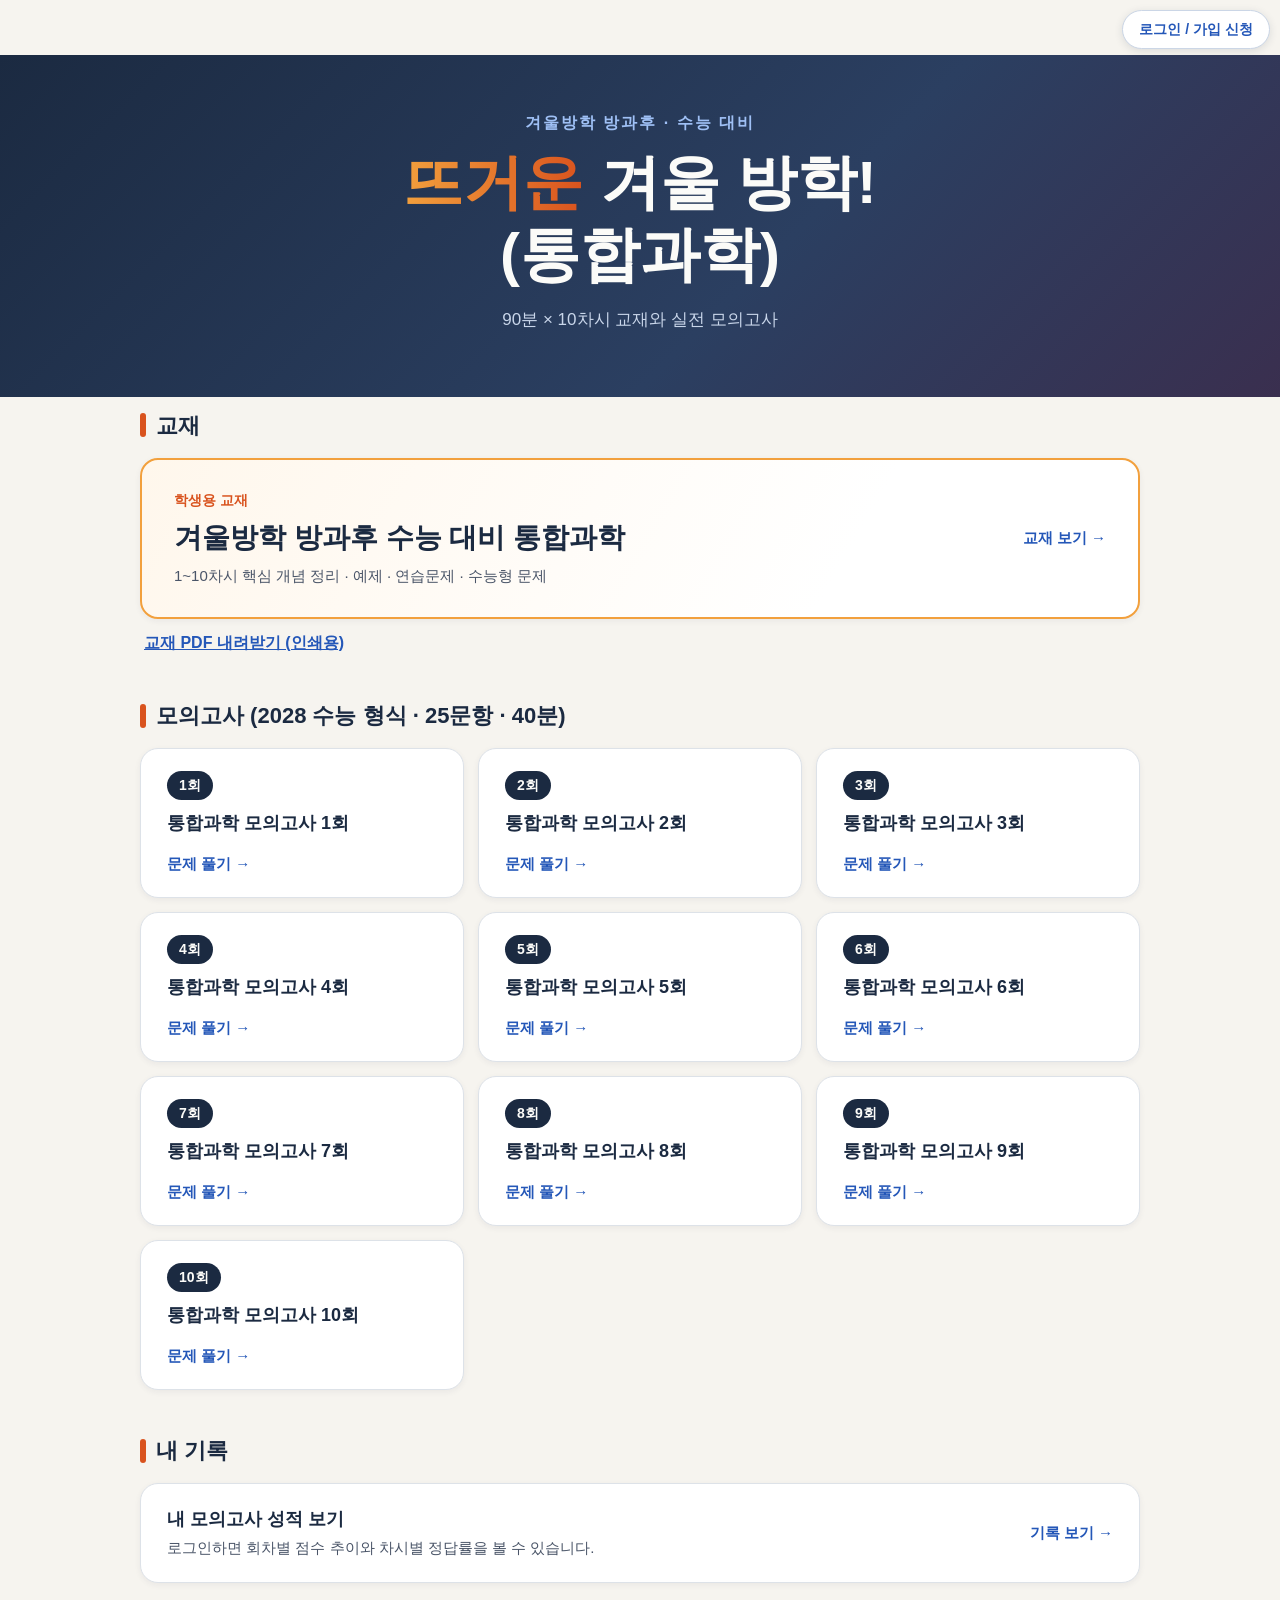
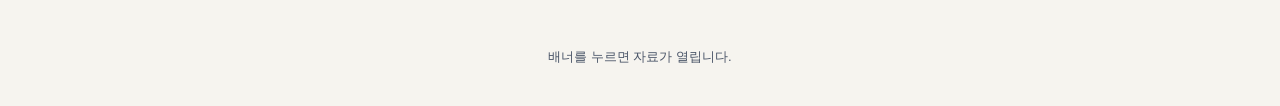
==== index.html @ 4a1116a0 "뜨거운 겨울 방학! 통합과학 — 교재·모의고사(암호화, 승인된 학생만 열람) Co-Authored-By: Claude Opus 5.5 <noreply@anthropic.com> C" ====
<!DOCTYPE html>
<html lang="ko">
<head>
<meta charset="utf-8">
<meta name="viewport" content="width=device-width, initial-scale=1">
<title>뜨거운 겨울 방학! (통합과학)</title>
<style>
  :root {
    --navy: #1B2A41;
    --ink: #1B2A41;
    --soft: #4A5568;
    --bg: #F6F4EF;
    --card: #FFFFFF;
    --line: #DDE2E8;
    --blue: #2457B8;
    --fire: #D9531E;
    --fire2: #F2A03D;
  }
  * { box-sizing: border-box; }
  body {
    margin: 0;
    background: var(--bg);
    color: var(--ink);
    font-family: "Malgun Gothic", "맑은 고딕", "Apple SD Gothic Neo", "Noto Sans KR", sans-serif;
    line-height: 1.5;
  }
  header {
    background: linear-gradient(135deg, #1B2A41 0%, #2B3F61 60%, #3A2F4F 100%);
    color: #FBFBF8;
    padding: 56px 24px 64px;
    text-align: center;
  }
  header .eyebrow { font-size: 16px; font-weight: 700; color: #9FC0F5; letter-spacing: 2px; margin: 0 0 12px; }
  header h1 { font-size: clamp(34px, 6vw, 60px); font-weight: 900; margin: 0; line-height: 1.2; }
  header h1 .fire {
    background: linear-gradient(90deg, var(--fire2), var(--fire));
    -webkit-background-clip: text; background-clip: text; color: transparent;
  }
  header p.sub { font-size: 17px; color: #C9D6EA; margin: 16px 0 0; }
  main { max-width: 1040px; margin: -32px auto 0; padding: 0 20px 64px; }
  h2 { font-size: 22px; font-weight: 800; margin: 44px 0 16px; display: flex; align-items: center; gap: 10px; }
  h2::before { content: ""; width: 6px; height: 24px; border-radius: 3px; background: var(--fire); }
  a.banner {
    display: flex; align-items: center; justify-content: space-between; gap: 20px;
    text-decoration: none; color: inherit;
    background: var(--card); border: 1px solid var(--line); border-radius: 18px;
    padding: 22px 26px;
    box-shadow: 0 2px 6px rgba(27, 42, 65, 0.06);
    transition: transform 0.15s ease, box-shadow 0.15s ease, border-color 0.15s ease;
  }
  a.banner:hover, a.banner:focus-visible {
    transform: translateY(-3px);
    box-shadow: 0 10px 24px rgba(27, 42, 65, 0.14);
    border-color: var(--blue);
    outline: none;
  }
  a.banner .go { font-size: 15px; font-weight: 700; color: var(--blue); white-space: nowrap; }
  a.book {
    background: linear-gradient(120deg, #FFF7EC 0%, #FFFFFF 70%);
    border: 2px solid var(--fire2);
    padding: 30px 32px;
  }
  a.book .label { font-size: 14px; font-weight: 700; color: var(--fire); margin: 0 0 6px; }
  a.book .title { font-size: clamp(22px, 3.2vw, 28px); font-weight: 900; margin: 0; }
  a.book .desc { font-size: 15px; color: var(--soft); margin: 6px 0 0; }
  .grid { display: grid; grid-template-columns: repeat(auto-fill, minmax(300px, 1fr)); gap: 14px; }
  .grid a.banner { align-items: flex-start; flex-direction: column; gap: 10px; min-height: 150px; }
  .num {
    display: inline-block; font-size: 14px; font-weight: 800; color: #FBFBF8;
    background: var(--navy); border-radius: 999px; padding: 4px 12px;
  }
  .grid .title { font-size: 18px; font-weight: 700; margin: 0; flex: 1; }
  footer { text-align: center; font-size: 13px; color: var(--soft); padding: 0 20px 40px; }
  .grid .banner { min-height: 120px; }
  div.banner.soon { display:flex; flex-direction:column; align-items:flex-start; gap:10px; background:#F1F2F4; border:1px dashed #C8CED8; border-radius:18px; padding:22px 26px; color:#6B7280; }
  div.banner.soon .num { background:#9AA3B2; }
  div.banner.soon .go { color:#8A94A3; font-weight:700; font-size:15px; }
  p.pdf { margin: 12px 4px 0; } p.pdf a { color: var(--blue); font-weight: 700; }
</style>
<link rel="stylesheet" href="assets/app.css">
</head>
<body data-page="hub" data-root="">
<header>
  <p class="eyebrow">겨울방학 방과후 · 수능 대비</p>
  <h1><span class="fire">뜨거운</span> 겨울 방학!<br>(통합과학)</h1>
  <p class="sub">90분 × 10차시 교재와 실전 모의고사</p>
</header>
<main>
  <h2>교재</h2>
  <a class="banner book" href="textbook/">
    <div>
      <p class="label">학생용 교재</p>
      <p class="title">겨울방학 방과후 수능 대비 통합과학</p>
      <p class="desc">1~10차시 핵심 개념 정리 · 예제 · 연습문제 · 수능형 문제</p>
    </div>
    <span class="go">교재 보기 →</span>
  </a>
  <p class="pdf"><a href="textbook/?pdf=1" download>교재 PDF 내려받기 (인쇄용)</a></p>

  <h2>모의고사 (2028 수능 형식 · 25문항 · 40분)</h2>
  <div class="grid">
    <a class="banner" href="mock/01/"><span class="num">1회</span><p class="title">통합과학 모의고사 1회</p><span class="go">문제 풀기 →</span></a>
    <a class="banner" href="mock/02/"><span class="num">2회</span><p class="title">통합과학 모의고사 2회</p><span class="go">문제 풀기 →</span></a>
    <a class="banner" href="mock/03/"><span class="num">3회</span><p class="title">통합과학 모의고사 3회</p><span class="go">문제 풀기 →</span></a>
    <a class="banner" href="mock/04/"><span class="num">4회</span><p class="title">통합과학 모의고사 4회</p><span class="go">문제 풀기 →</span></a>
    <a class="banner" href="mock/05/"><span class="num">5회</span><p class="title">통합과학 모의고사 5회</p><span class="go">문제 풀기 →</span></a>
    <a class="banner" href="mock/06/"><span class="num">6회</span><p class="title">통합과학 모의고사 6회</p><span class="go">문제 풀기 →</span></a>
    <a class="banner" href="mock/07/"><span class="num">7회</span><p class="title">통합과학 모의고사 7회</p><span class="go">문제 풀기 →</span></a>
    <a class="banner" href="mock/08/"><span class="num">8회</span><p class="title">통합과학 모의고사 8회</p><span class="go">문제 풀기 →</span></a>
    <a class="banner" href="mock/09/"><span class="num">9회</span><p class="title">통합과학 모의고사 9회</p><span class="go">문제 풀기 →</span></a>
    <a class="banner" href="mock/10/"><span class="num">10회</span><p class="title">통합과학 모의고사 10회</p><span class="go">문제 풀기 →</span></a>
  </div>

  <h2>내 기록</h2>
  <a class="banner" href="my/"><div><p class="title" style="font-size:18px;font-weight:700;margin:0">내 모의고사 성적 보기</p><p style="margin:4px 0 0;color:#4A5568;font-size:15px">로그인하면 회차별 점수 추이와 차시별 정답률을 볼 수 있습니다.</p></div><span class="go">기록 보기 →</span></a>
</main>
<footer>배너를 누르면 자료가 열립니다.</footer>
<script src="assets/config.js"></script>
<script src="assets/app.js"></script>
</body>
</html>
---- assets/app.css ----
/* 로그인 · 답안 입력 · 결과 */
.w-acct{position:relative;z-index:50;display:flex;width:max-content;max-width:100%;margin:10px 10px 6px auto;align-items:center;gap:6px;background:#fff;border:1px solid #CBD6E6;border-radius:999px;padding:5px 8px 5px 14px;box-shadow:0 2px 8px rgba(27,42,65,.12);font-size:14px;font-family:inherit}
.w-acct .who{font-weight:700;color:#1B2A41;margin-right:4px}
.w-acct .lnk{background:none;border:none;color:#2457B8;font:inherit;font-size:14px;cursor:pointer;text-decoration:none;padding:3px 8px;border-radius:999px}
.w-acct .lnk:hover{background:#EEF3FB}
.w-acct .lnk.strong{font-weight:700}
.w-acct:has(.strong){padding-left:8px}

.w-omr{display:flex;flex-wrap:wrap;align-items:center;gap:8px;margin:12px 0 0;padding-top:10px;border-top:1px dashed #CBD6E6}
.w-omr .lab{font-size:13px;color:#4A5568;font-weight:700;margin-right:4px}
.w-omr .bub{width:40px;height:40px;border-radius:50%;border:2px solid #9AA3B2;background:#fff;font-size:20px;line-height:1;cursor:pointer;color:#1B2A41;font-family:inherit;padding:0}
.w-omr .bub:hover{border-color:#2457B8}
.w-omr .bub.on{background:#1B2A41;border-color:#1B2A41;color:#fff}
.w-done .w-omr .bub{cursor:default}
.w-done .w-omr .bub:hover{border-color:#9AA3B2}
.w-done .w-omr .bub.on:hover{border-color:#1B2A41}
.w-omr .bub.key{box-shadow:0 0 0 3px #2E9E5B}
.w-omr .bub.key:not(.on){border-color:#2E9E5B;color:#2E9E5B;font-weight:700}

.w-has-dock{padding-bottom:76px}
.w-dock{position:fixed;left:0;right:0;bottom:0;z-index:40;display:flex;justify-content:center;align-items:center;gap:18px;background:rgba(27,42,65,.96);color:#fff;padding:12px 16px;font-size:15px}
.w-dock .info{font-weight:700}

.w-btn{background:#2457B8;color:#fff;border:none;border-radius:10px;padding:10px 20px;font:inherit;font-size:15px;font-weight:700;cursor:pointer}
.w-btn:hover{background:#1C4697}
.w-btn:disabled{opacity:.6;cursor:wait}
.w-btn.ghost{background:#EEF1F5;color:#1B2A41}
.w-dock .w-btn{background:#F2A03D;color:#1B2A41}
.w-dock .w-btn:hover{background:#F7B762}

.w-back{position:fixed;inset:0;z-index:100;background:rgba(15,23,36,.55);display:flex;align-items:center;justify-content:center;padding:16px}
.w-modal{position:relative;background:#fff;border-radius:16px;padding:24px 22px 20px;width:100%;max-width:380px;box-shadow:0 20px 50px rgba(0,0,0,.3);font-size:15px;color:#1B2A41;max-height:90vh;overflow:auto}
.w-modal h3{margin:0 0 10px;font-size:19px}
.w-modal p{margin:6px 0}
.w-x{position:absolute;top:8px;right:10px;background:none;border:none;font-size:26px;line-height:1;cursor:pointer;color:#4A5568}
.w-tabs{display:flex;gap:6px;margin:0 0 16px}
.w-tabs button{flex:1;padding:9px 0;border:none;border-bottom:3px solid #E2E6EC;background:none;font:inherit;font-size:16px;font-weight:700;color:#8A94A3;cursor:pointer}
.w-tabs button.on{color:#1B2A41;border-color:#2457B8}
.w-field{display:block;margin:0 0 12px}
.w-field span{display:block;font-size:13px;font-weight:700;color:#4A5568;margin-bottom:4px}
.w-field input{width:100%;padding:10px 12px;border:1px solid #CBD6E6;border-radius:8px;font:inherit;font-size:16px}
.w-field input:focus{outline:2px solid #2457B8;border-color:#2457B8}
.w-form .w-btn{width:100%;margin-top:4px}
.w-note{font-size:13px;color:#4A5568}
.w-msg{min-height:20px;font-size:14px;margin:10px 0 0}
.w-msg.err{color:#C0392B}
.w-msg.ok{color:#2E7D4F;font-weight:700}
.w-row{display:flex;gap:8px;justify-content:flex-end;margin-top:16px}

.w-result{background:#fff;border:2px solid #2457B8;border-radius:12px;padding:18px 20px;margin:0 0 20px}
.w-result .sc{display:flex;align-items:baseline;flex-wrap:wrap;gap:6px 10px}
.w-result .big{font-size:44px;font-weight:900;color:#2457B8;line-height:1}
.w-result .of{font-size:18px;font-weight:700}
.w-result .cnt{font-size:15px;color:#4A5568;margin-left:auto}
.w-result .note{font-size:14px;color:#4A5568;margin:8px 0 0}
.w-result .ox{display:grid;grid-template-columns:repeat(auto-fill,minmax(52px,1fr));gap:6px;margin:14px 0}
.w-result .ox a{display:flex;flex-direction:column;align-items:center;text-decoration:none;border-radius:8px;padding:4px 0;font-size:13px}
.w-result .ox a b{font-size:12px;color:#4A5568;font-weight:700}
.w-result .ox a span{font-size:18px;font-weight:900}
.w-result .ox a.o{background:#E6F4EA;color:#2E7D4F}
.w-result .ox a.x{background:#FBE9E7;color:#C0392B}
.w-solbtn{display:block;width:100%;padding:14px;border:none;border-radius:10px;background:linear-gradient(90deg,#F2A03D,#D9531E);color:#fff;font:inherit;font-size:17px;font-weight:800;cursor:pointer}
.w-solbtn:disabled{background:#EEF1F5;color:#4A5568;cursor:default}

.q.w-qo{border-left:5px solid #2E9E5B}
.q.w-qx{border-left:5px solid #D64532}
.w-mark{float:right;font-size:22px;font-weight:900;margin:-4px 0 0 8px}
.q.w-qo .w-mark{color:#2E9E5B}
.q.w-qx .w-mark{color:#D64532}
.w-sol{margin:12px 0 0;padding:10px 14px;background:#F4F8F5;border:1px solid #CFE3D5;border-radius:8px;font-size:15px}
.w-sol .k{margin:0 0 4px;font-weight:800;color:#2E7D4F}
.w-sol ul{margin:0;padding-left:20px}
.w-sol li{margin:2px 0}

.w-empty{color:#4A5568}
.w-chart{width:100%;max-width:680px;height:auto;display:block;background:#fff;border:1px solid #DDE2E8;border-radius:12px;padding:6px}
.w-scroll{overflow-x:auto;margin:12px 0}
.w-tbl{border-collapse:collapse;font-size:15px;background:#fff}
.w-tbl th,.w-tbl td{border:1px solid #CBD6E6;padding:6px 10px;text-align:center;white-space:nowrap}
.w-tbl th{background:#EEF1F5}
.w-units .u{display:grid;grid-template-columns:minmax(150px,240px) 1fr 110px;align-items:center;gap:10px;margin:8px 0;font-size:14px}
.w-units .bar{height:14px;background:#E9EDF2;border-radius:7px;overflow:hidden}
.w-units .fill{display:block;height:100%;background:#9AA3B2}
.w-units .fill.hi{background:#2E9E5B}.w-units .fill.mid{background:#F2A03D}.w-units .fill.lo{background:#D64532}
.w-units .pc{text-align:right;color:#4A5568}
@media (max-width:560px){.w-units .u{grid-template-columns:1fr 90px}.w-units .bar{grid-column:1/-1;grid-row:2}.w-acct{font-size:13px}}

@media print{.w-acct,.w-dock,.w-omr,.w-result,.w-sol,.w-mark{display:none!important}.w-has-dock{padding-bottom:0}.q.w-qo,.q.w-qx{border-left:none}}

.w-gate{min-height:70vh;display:flex;align-items:center;justify-content:center;padding:60px 16px;font-family:"Malgun Gothic","Apple SD Gothic Neo","Noto Sans KR",sans-serif}
.w-gate>p{color:#4A5568}
.w-gate-card{background:#fff;border:1px solid #DDE2E8;border-radius:16px;padding:28px 26px;max-width:420px;width:100%;text-align:center;box-shadow:0 8px 24px rgba(27,42,65,.08);color:#1B2A41}
.w-gate-card .lock{font-size:36px;margin:0}
.w-gate-card h2{font-size:21px;margin:8px 0}
.w-gate-card p{color:#4A5568;margin:0 0 16px;line-height:1.6}
.w-gate-card .w-btn{display:block;width:100%;margin:0 0 8px}
.w-gate-card .home{display:inline-block;margin-top:10px;color:#2457B8;text-decoration:none;font-size:14px}
.w-gate-card h2{border:none;padding:0;background:none}
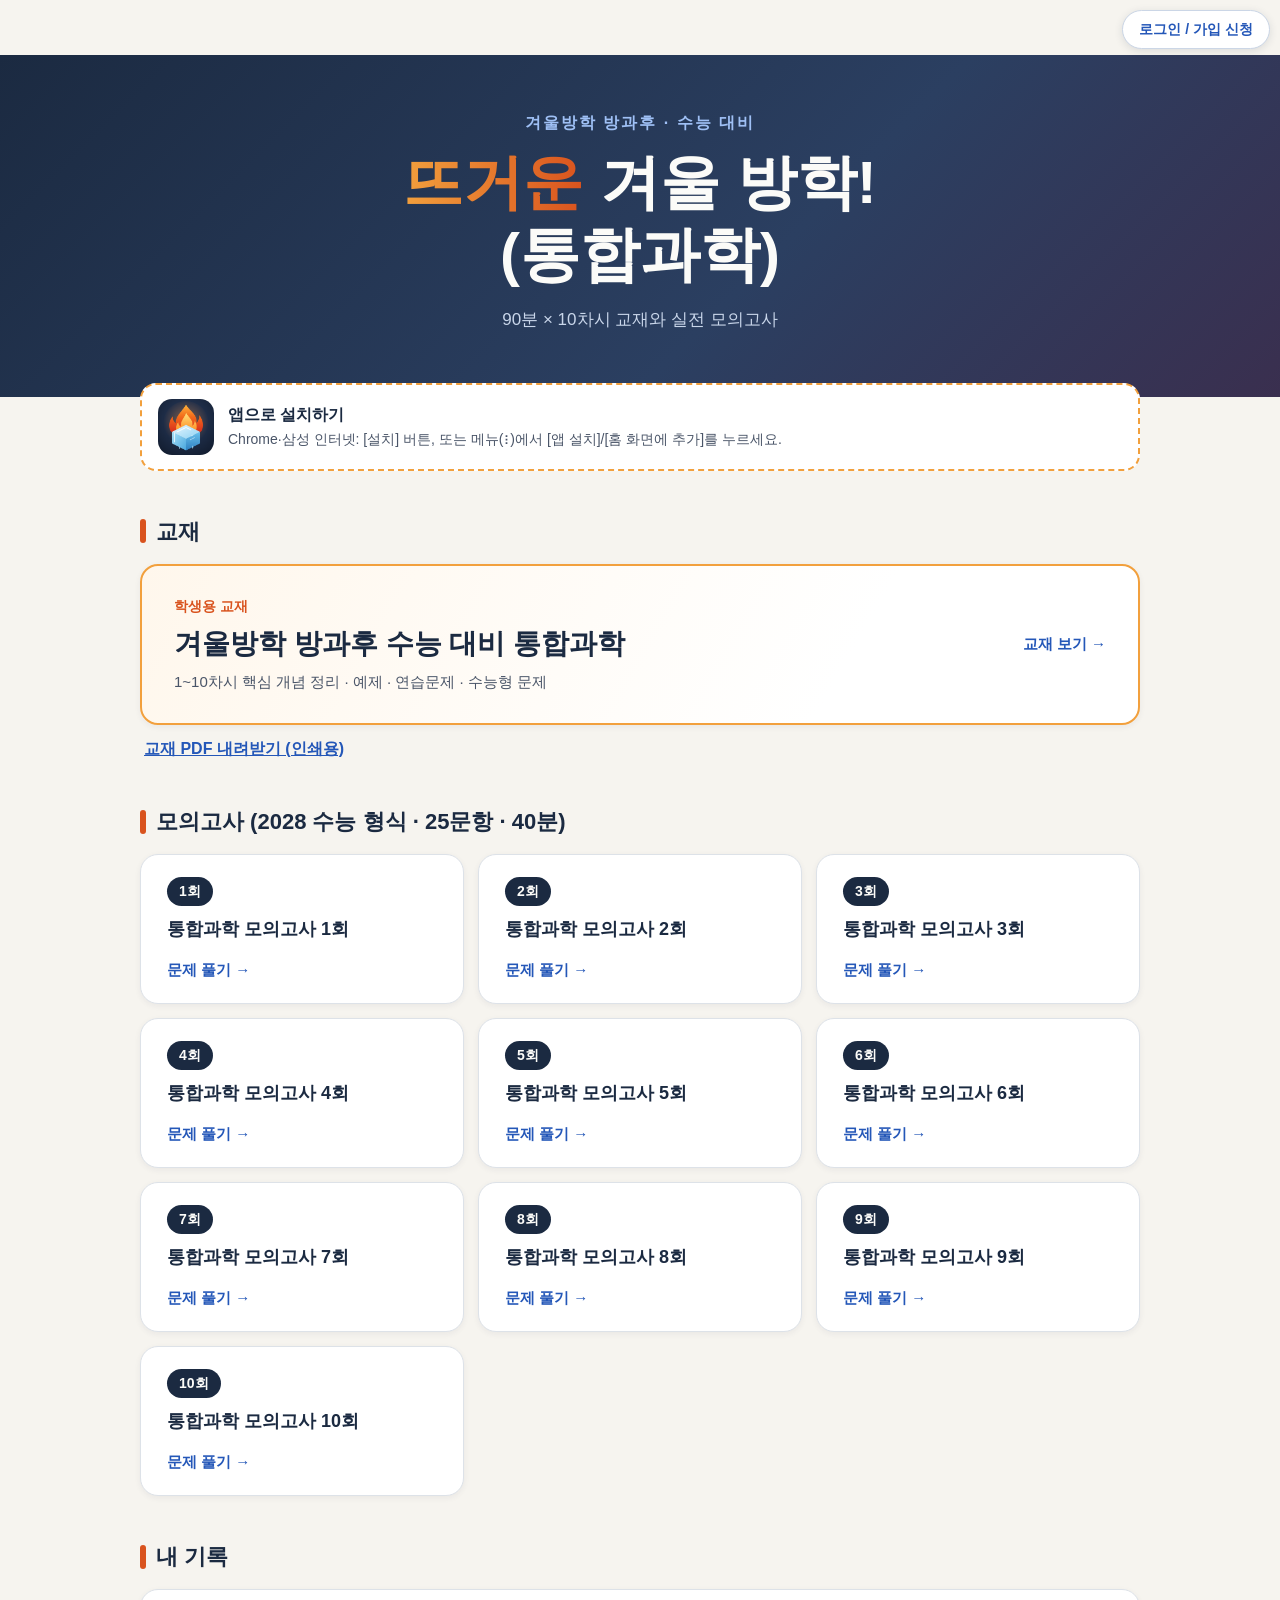
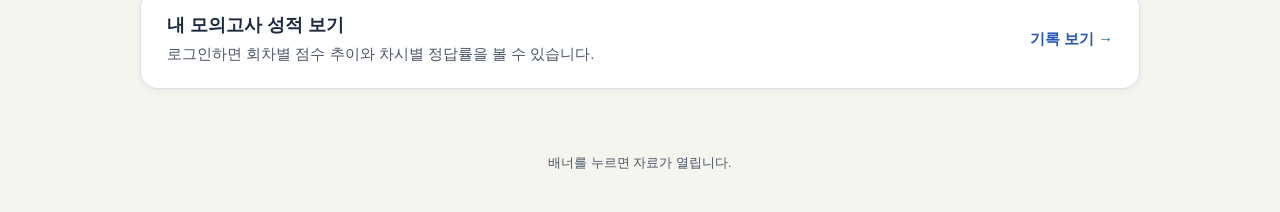
==== commit bf7e195e: "앱 설치(홈 화면·전체 화면, 불타는 얼음 아이콘), 교재 안내를 목차로 Co-Authored-By: Claude Opus 5.5 <noreply@anthropic.com> Cla" ====
--- a/index.html
+++ b/index.html
@@ -78,6 +78,7 @@
   p.pdf { margin: 12px 4px 0; } p.pdf a { color: var(--blue); font-weight: 700; }
 </style>
 <link rel="stylesheet" href="assets/app.css">
+<link rel="manifest" href="manifest.webmanifest"><meta name="theme-color" content="#1B2A41"><link rel="icon" type="image/png" sizes="32x32" href="icons/icon-32.png"><link rel="apple-touch-icon" href="icons/icon-180.png"><meta name="mobile-web-app-capable" content="yes"><meta name="apple-mobile-web-app-capable" content="yes"><meta name="apple-mobile-web-app-status-bar-style" content="black"><meta name="apple-mobile-web-app-title" content="뜨거운 겨울">
 </head>
 <body data-page="hub" data-root="">
 <header>
--- a/assets/app.css
+++ b/assets/app.css
@@ -96,3 +96,51 @@
 .w-gate-card .w-btn{display:block;width:100%;margin:0 0 8px}
 .w-gate-card .home{display:inline-block;margin-top:10px;color:#2457B8;text-decoration:none;font-size:14px}
 .w-gate-card h2{border:none;padding:0;background:none}
+
+/* 교재 차시별 보기 */
+body.w-tb{max-width:none!important;margin:0!important;padding:0!important;background:#F6F4EF!important}
+body.w-tb .w-acct{margin:10px 14px 0 auto}
+.tb-wrap{display:grid;grid-template-columns:300px minmax(0,1fr);gap:24px;max-width:1240px;margin:0 auto;padding:10px 18px 60px;align-items:start}
+.tb-nav{position:sticky;top:12px;max-height:calc(100vh - 24px);overflow:auto;background:#1B2A41;color:#fff;border-radius:16px;padding:18px 14px}
+.tb-head{padding:0 6px 12px;border-bottom:1px solid rgba(255,255,255,.15);margin-bottom:12px}
+.tb-k{margin:0;color:#F2A03D;font-weight:700;font-size:13px}
+.tb-t{margin:4px 0 0;font-weight:800;font-size:17px;line-height:1.4}
+.tb-tools{display:flex;flex-direction:column;gap:6px;margin:0 0 12px}
+.tb-btn{display:inline-block;text-align:center;text-decoration:none;cursor:pointer;border:none;border-radius:10px;padding:9px 14px;font:inherit;font-size:14px;font-weight:700;background:#F2A03D;color:#1B2A41}
+.tb-btn.ghost{background:rgba(255,255,255,.1);color:#fff}
+.tb-main .tb-btn.ghost{background:#EEF1F5;color:#1B2A41}
+.tb-pdftip{display:none;margin:-4px 0 10px;font-size:12px;color:#FFD9A8}
+.tb-list{display:flex;flex-direction:column;gap:6px}
+.tb-item{display:flex;gap:10px;align-items:flex-start;text-align:left;width:100%;border:1px solid rgba(255,255,255,.12);background:rgba(255,255,255,.04);color:#E8ECF3;border-radius:12px;padding:10px 12px;cursor:pointer;font:inherit}
+.tb-item:hover{background:rgba(255,255,255,.1)}
+.tb-item .n{flex:none;background:rgba(255,255,255,.14);color:#fff;font-weight:800;font-size:12px;border-radius:999px;padding:2px 9px;margin-top:1px}
+.tb-item .t{font-size:13.5px;line-height:1.45}
+.tb-item.on{background:#F2A03D;border-color:#F2A03D;color:#1B2A41}
+.tb-item.on .n{background:#1B2A41;color:#fff}
+.tb-main{background:#fff;border:1px solid #E3DED3;border-radius:16px;padding:8px 30px 24px;min-width:0}
+.tb-pn{display:flex;justify-content:space-between;gap:10px;margin-top:30px;padding-top:16px;border-top:1px solid #E3DED3}
+.tb-pn .tb-btn:only-child{margin-left:auto}
+@media (max-width:860px){
+ .tb-wrap{grid-template-columns:1fr;gap:12px;padding:6px 10px 40px}
+ .tb-nav{position:static;max-height:none;padding:14px 12px}
+ .tb-head{padding-bottom:8px;margin-bottom:8px}
+ .tb-tools{flex-direction:row}.tb-tools .tb-btn{flex:1}
+ .tb-list{flex-direction:row;overflow-x:auto;gap:6px;padding-bottom:4px;scroll-snap-type:x mandatory}
+ .tb-item{flex:none;width:200px;scroll-snap-align:start;padding:8px 10px}
+ .tb-item .t{display:-webkit-box;-webkit-line-clamp:2;-webkit-box-orient:vertical;overflow:hidden}
+ .tb-main{padding:4px 16px 18px}
+}
+@media print{.tb-nav,.tb-pn{display:none!important}.tb-wrap{display:block;padding:0}.tb-main{border:none;padding:0}}
+
+/* 목차 */
+.tb-toc{display:flex;flex-direction:column;gap:8px;margin:14px 0 6px}
+.tb-toc-row{display:flex;gap:12px;align-items:center;text-align:left;width:100%;background:#F8F6F1;border:1px solid #E3DED3;border-radius:12px;padding:12px 14px;font:inherit;font-size:16px;color:#1B2A41;cursor:pointer}
+.tb-toc-row:hover{border-color:#F2A03D;background:#FFF7EC}
+.tb-toc-row .n{flex:none;background:#1B2A41;color:#fff;font-weight:800;font-size:13px;border-radius:999px;padding:3px 11px}
+/* 앱 설치 안내 */
+.w-install{display:flex;align-items:center;gap:14px;background:#fff;border:2px dashed #F2A03D;border-radius:16px;padding:14px 16px;margin:18px 0 0}
+.w-install img{width:56px;height:56px;border-radius:14px;flex:none}
+.w-install .tx{flex:1;display:flex;flex-direction:column;gap:2px;font-size:14px;color:#4A5568}
+.w-install .tx b{font-size:16px;color:#1B2A41}
+/* 앱으로 실행 중일 때: 노치·상태바 영역 피하기 */
+html.w-app body{padding-top:env(safe-area-inset-top)!important;padding-bottom:env(safe-area-inset-bottom)}
